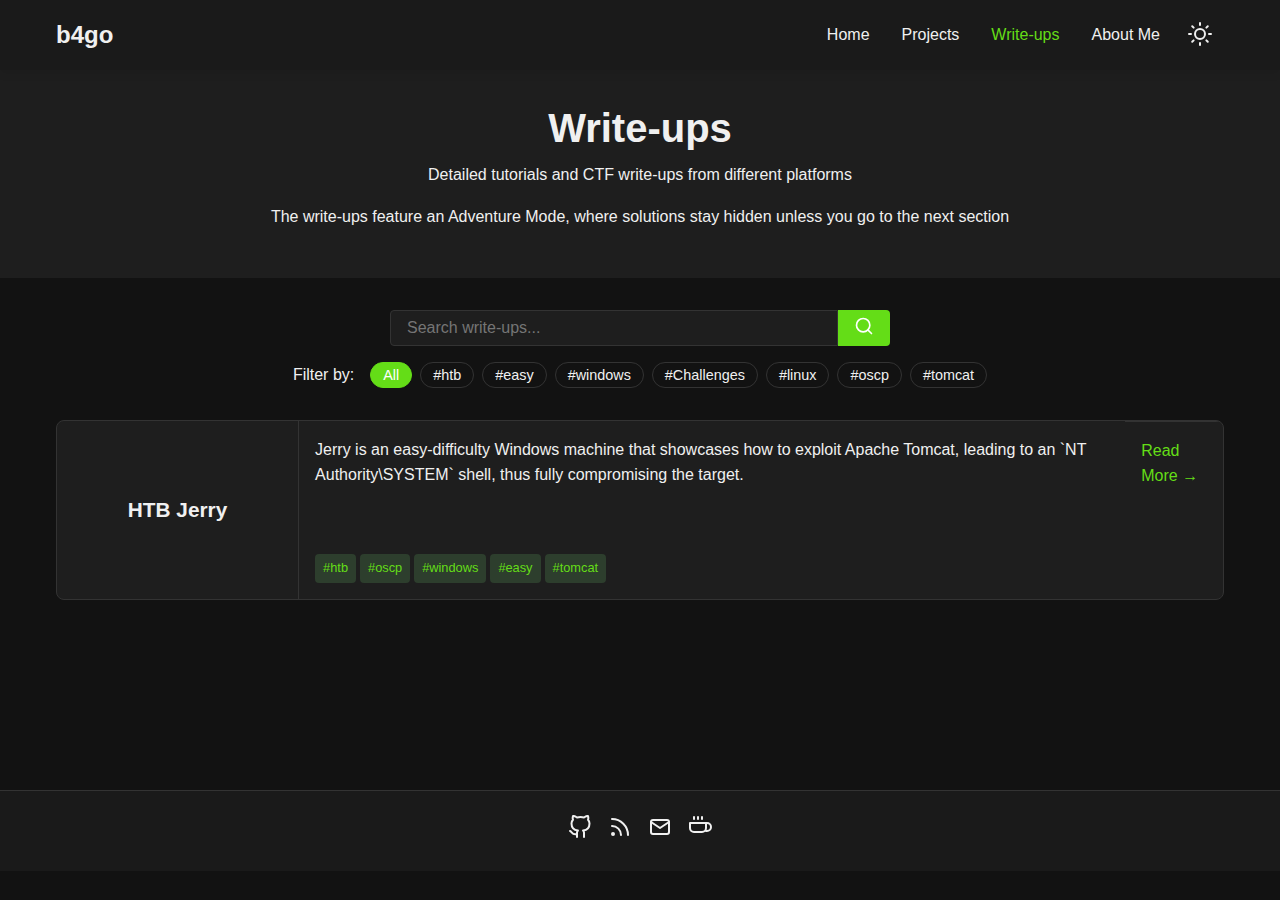
==== writeups.html @ a77e5793 "Add files via upload" ====
<!DOCTYPE html>
<html lang="en" class="dark-theme">
<head>
    <meta charset="UTF-8">
    <meta name="viewport" content="width=device-width, initial-scale=1.0">
    <meta name="description" content="Personal blog about cybersecurity, hacking tutorials, CTF challenges, and hardware projects. Join me as I share my insights and write-ups on security research and hardware hacking.">
    <meta property="og:title" content="Write-ups - b4go">
    <meta property="og:description" content="Cybersecurity write-ups and tutorials by b4go">
    <meta property="og:type" content="website">
    <meta property="og:url" content="https://bb4go.github.io/writeups.html">
    <link rel="canonical" href="https://bb4go.github.io/writeups.html">
    <link rel="icon" href="assets/favicon.svg" type="image/svg+xml">
    <link rel="stylesheet" href="css/style.css">
    <title>Write-ups - b4go | Cybersecurity Write-ups & Projects | CTF, Hacking Tutorials</title>
</head>
<body>
    <header>
        <div class="header-content container">
            <div class="logo">
                <a href="index.html">b4go</a>
            </div>
            <nav class="main-nav">
                <button class="mobile-menu-toggle" aria-label="Toggle menu">
                    <span></span>
                    <span></span>
                    <span></span>
                </button>
                <ul class="nav-list">
                    <li><a href="index.html">Home</a></li>
                    <li><a href="projects.html">Projects</a></li>
                    <li class="active"><a href="writeups.html">Write-ups</a></li>
                    <li><a href="about.html">About Me</a></li>
                    <li>
                        <button class="theme-toggle" aria-label="Toggle theme">
                            <svg class="sun-icon" xmlns="http://www.w3.org/2000/svg" width="24" height="24" viewBox="0 0 24 24" fill="none" stroke="currentColor" stroke-width="2" stroke-linecap="round" stroke-linejoin="round"><circle cx="12" cy="12" r="5"></circle><line x1="12" y1="1" x2="12" y2="3"></line><line x1="12" y1="21" x2="12" y2="23"></line><line x1="4.22" y1="4.22" x2="5.64" y2="5.64"></line><line x1="18.36" y1="18.36" x2="19.78" y2="19.78"></line><line x1="1" y1="12" x2="3" y2="12"></line><line x1="21" y1="12" x2="23" y2="12"></line><line x1="4.22" y1="19.78" x2="5.64" y2="18.36"></line><line x1="18.36" y1="5.64" x2="19.78" y2="4.22"></line></svg>
                            <svg class="moon-icon" xmlns="http://www.w3.org/2000/svg" width="24" height="24" viewBox="0 0 24 24" fill="none" stroke="currentColor" stroke-width="2" stroke-linecap="round" stroke-linejoin="round"><path d="M21 12.79A9 9 0 1 1 11.21 3 7 7 0 0 0 21 12.79z"></path></svg>
                        </button>
                    </li>
                </ul>
            </nav>
        </div>
    </header>

    <main>
        <section class="page-header">
            <div class="container">
                <h1>Write-ups</h1>
                <p>Detailed tutorials and CTF write-ups from different platforms</p>

                <p>The write-ups feature an Adventure Mode, where solutions stay hidden unless you go to the next section</p>
            </div>
        </section>

        <section class="filter-section">
            <div class="container">
                <div class="search-filter">
                    <div class="search-box">
                        <input type="text" id="search-input" placeholder="Search write-ups...">
                        <button id="search-button" aria-label="Search">
                            <svg xmlns="http://www.w3.org/2000/svg" width="20" height="20" viewBox="0 0 24 24" fill="none" stroke="currentColor" stroke-width="2" stroke-linecap="round" stroke-linejoin="round"><circle cx="11" cy="11" r="8"></circle><line x1="21" y1="21" x2="16.65" y2="16.65"></line></svg>
                        </button>
                    </div>
                    <div class="filter-tags">
                        <span class="filter-label">Filter by:</span>
                        <button class="tag-filter active" data-tag="all">All</button>
                        <button class="tag-filter" data-tag="htb">#htb</button>
                        <button class="tag-filter" data-tag="easy">#easy</button>
                        <button class="tag-filter" data-tag="windows">#windows</button>
                        <button class="tag-filter" data-tag="challenges">#Challenges</button>
                        <button class="tag-filter" data-tag="SO">#linux</button>
                        <button class="tag-filter" data-tag="oscp">#oscp</button>
                        <button class="tag-filter" data-tag="tomcat">#tomcat</button>
                    </div>
                </div>
            </div>
        </section>

        <section class="writeups-grid">
            <div class="container">
                <div class="grid-layout" id="writeups-container">
                    <div class="card" data-tags="windows easy oscp htb tomcat">
                        <div class="card-header">
                            <h3>HTB Jerry</h3>
                        </div>
                        <div class="card-body">
                            <p>Jerry is an easy-difficulty Windows machine that showcases how to exploit Apache Tomcat, leading to an `NT Authority\SYSTEM` shell, thus fully compromising the target.</p>
                            <div class="tags">
                                <span class="tag">#htb</span>
                                <span class="tag">#oscp</span>
                                <span class="tag">#windows</span>
                                <span class="tag">#easy</span>
                                <span class="tag">#tomcat</span>
                            </div>
                        </div>
                        <div class="card-footer">
                            <a href="writeups/jerry.html" class="read-more">Read More →</a>
                        </div>
                    </div>
                <div id="no-results" class="no-results hidden">
                    <p>No write-ups found matching your search or filter criteria.</p>
                </div>
            </div>
        </section>
    </main>

    <footer>
        <div class="container">
            <div class="footer-content">
                <div class="social-links">
                    <a href="https://github.com/bb4go/" aria-label="GitHub">
                        <svg xmlns="http://www.w3.org/2000/svg" width="24" height="24" viewBox="0 0 24 24" fill="none" stroke="currentColor" stroke-width="2" stroke-linecap="round" stroke-linejoin="round"><path d="M9 19c-5 1.5-5-2.5-7-3m14 6v-3.87a3.37 3.37 0 0 0-.94-2.61c3.14-.35 6.44-1.54 6.44-7A5.44 5.44 0 0 0 20 4.77 5.07 5.07 0 0 0 19.91 1S18.73.65 16 2.48a13.38 13.38 0 0 0-7 0C6.27.65 5.09 1 5.09 1A5.07 5.07 0 0 0 5 4.77a5.44 5.44 0 0 0-1.5 3.78c0 5.42 3.3 6.61 6.44 7A3.37 3.37 0 0 0 9 18.13V22"></path></svg>
                    </a>
                    </a>
                    <a href="rss.xml" aria-label="RSS Feed">
                        <svg xmlns="http://www.w3.org/2000/svg" width="24" height="24" viewBox="0 0 24 24" fill="none" stroke="currentColor" stroke-width="2" stroke-linecap="round" stroke-linejoin="round"><path d="M4 11a9 9 0 0 1 9 9"></path><path d="M4 4a16 16 0 0 1 16 16"></path><circle cx="5" cy="19" r="1"></circle></svg>
                    </a>
                    <a href="mailto:b4go@protonmail.com" aria-label="mail">
                        <svg xmlns="http://www.w3.org/2000/svg" width="24" height="24" 
                        viewBox="0 0 24 24" fill="none" stroke="currentColor" 
                        stroke-width="2" stroke-linecap="round" stroke-linejoin="round">
                        <rect x="3" y="5" width="18" height="14" rx="2" ry="2"></rect>
                        <polyline points="3 7 12 13 21 7"></polyline>
                        </svg>
                    </a>
                    <a href="https://buymeacoffee.com/b4go" aria-label="Buy Me a Coffee" target="_blank" rel="noopener">
                        <svg xmlns="http://www.w3.org/2000/svg" width="24" height="24" 
                             viewBox="0 0 24 24" fill="none" stroke="currentColor" 
                             stroke-width="2" stroke-linecap="round" stroke-linejoin="round">
                          <path d="M18 8h1a4 4 0 0 1 0 8h-1" />
                          <path d="M2 8h16v5a4 4 0 0 1-4 4H6a4 4 0 0 1-4-4Z" />
                          <line x1="6" y1="2" x2="6" y2="4" />
                          <line x1="10" y1="2" x2="10" y2="4" />
                          <line x1="14" y1="2" x2="14" y2="4" />
                        </svg>
                      </a>
                </div>
            </div>
        </div>
    </footer>

    <script src="js/theme.js"></script>
    <script src="js/search-filter.js"></script>
    <script src="js/main.js"></script>
</body>
</html>
---- css/style.css ----
:root {
  --bg-color-light: #f5f5f5;
  --text-color-light: #333333;
  --accent-color-light: #4CAF50;
  --secondary-color-light: #2E7D32;
  --card-bg-light: #ffffff;
  --border-color-light: #e0e0e0;
  --code-bg-light: #f0f0f0;
  --tag-bg-light: #e0f2e0;
  --header-bg-light: #ffffff;
  --footer-bg-light: #f0f0f0;
  --hover-color-light: #f0f0f0;
  
  --bg-color-dark: #121212;
  --text-color-dark: #f0f0f0;
  --accent-color-dark: #64DD17;
  --secondary-color-dark: #7CB342;
  --card-bg-dark: #1e1e1e;
  --border-color-dark: #333333;
  --code-bg-dark: #2d2d2d;
  --tag-bg-dark: #2d3e2d;
  --header-bg-dark: #1a1a1a;
  --footer-bg-dark: #1a1a1a;
  --hover-color-dark: #252525;
  
  --bg-color: var(--bg-color-dark);
  --text-color: var(--text-color-dark);
  --accent-color: var(--accent-color-dark);
  --secondary-color: var(--secondary-color-dark);
  --card-bg: var(--card-bg-dark);
  --border-color: var(--border-color-dark);
  --code-bg: var(--code-bg-dark);
  --tag-bg: var(--tag-bg-dark);
  --header-bg: var(--header-bg-dark);
  --footer-bg: var(--footer-bg-dark);
  --hover-color: var(--hover-color-dark);
  

  --space-xs: 4px;
  --space-sm: 8px;
  --space-md: 16px;
  --space-lg: 24px;
  --space-xl: 32px;
  
  --font-family: -apple-system, BlinkMacSystemFont, "Segoe UI", Roboto, Helvetica, Arial, sans-serif;
  --mono-font: 'SFMono-Regular', Consolas, 'Liberation Mono', Menlo, monospace;
  --line-height: 1.6;
  

  --transition-speed: 0.3s;
  

  --container-width: 1200px;
  --container-padding: 16px;
}

.light-theme {
  --bg-color: var(--bg-color-light);
  --text-color: var(--text-color-light);
  --accent-color: var(--accent-color-light);
  --secondary-color: var(--secondary-color-light);
  --card-bg: var(--card-bg-light);
  --border-color: var(--border-color-light);
  --code-bg: var(--code-bg-light);
  --tag-bg: var(--tag-bg-light);
  --header-bg: var(--header-bg-light);
  --footer-bg: var(--footer-bg-light);
  --hover-color: var(--hover-color-light);
}


* {
  margin: 0;
  padding: 0;
  box-sizing: border-box;
}

html {
  scroll-behavior: smooth;
}

body {
  font-family: var(--font-family);
  line-height: var(--line-height);
  color: var(--text-color);
  background-color: var(--bg-color);
  transition: background-color var(--transition-speed), color var(--transition-speed);
}


.container {
  max-width: var(--container-width);
  padding: 0 var(--container-padding);
  margin: 0 auto;
}


h1, h2, h3, h4, h5, h6 {
  margin-bottom: var(--space-md);
  line-height: 1.3;
  font-weight: 600;
}

h1 {
  font-size: 2.5rem;
  margin-bottom: var(--space-lg);
}

h2 {
  font-size: 2rem;
  margin-top: var(--space-xl);
}

h3 {
  font-size: 1.5rem;
  margin-top: var(--space-lg);
}

p {
  margin-bottom: var(--space-md);
}

a {
  color: var(--accent-color);
  text-decoration: none;
  transition: color var(--transition-speed);
}

a:hover {
  color: var(--secondary-color);
}

ul, ol {
  margin-bottom: var(--space-md);
  padding-left: var(--space-xl);
}

li {
  margin-bottom: var(--space-xs);
}



header {
  background-color: var(--header-bg);
  padding: var(--space-md) 0;
  box-shadow: 0 2px 10px rgba(0, 0, 0, 0.1);
  position: sticky;
  top: 0;
  z-index: 100;
  transition: background-color var(--transition-speed);
}

.header-content {
  display: flex;
  justify-content: space-between;
  align-items: center;
}

.logo a {
  font-size: 1.5rem;
  font-weight: bold;
  color: var(--text-color);
  transition: color var(--transition-speed);
}

.logo a:hover {
  color: var(--accent-color);
}

.main-nav .nav-list {
  display: flex;
  list-style: none;
  margin: 0;
  padding: 0;
}

.main-nav .nav-list li {
  margin: 0 var(--space-sm);
  margin-bottom: 0;
}

.main-nav .nav-list li a {
  color: var(--text-color);
  padding: var(--space-xs) var(--space-sm);
  transition: color var(--transition-speed);
  display: block;
}

.main-nav .nav-list li a:hover, 
.main-nav .nav-list li.active a {
  color: var(--accent-color);
}

.mobile-menu-toggle {
  display: none;
  background: none;
  border: none;
  cursor: pointer;
  padding: var(--space-xs);
}

.mobile-menu-toggle span {
  display: block;
  width: 24px;
  height: 2px;
  background-color: var(--text-color);
  margin: 5px 0;
  transition: transform var(--transition-speed), opacity var(--transition-speed), background-color var(--transition-speed);
}


.theme-toggle {
  background: none;
  border: none;
  color: var(--text-color);
  cursor: pointer;
  padding: var(--space-xs);
  display: flex;
  align-items: center;
  transition: color var(--transition-speed);
}

.theme-toggle:hover {
  color: var(--accent-color);
}

.dark-theme .sun-icon {
  display: block;
}

.dark-theme .moon-icon {
  display: none;
}

.light-theme .sun-icon {
  display: none;
}

.light-theme .moon-icon {
  display: block;
}



main {
  padding-bottom: var(--space-xl);
  min-height: calc(100vh - 180px); 
}


.hero {
  padding: var(--space-xl) 0;
  text-align: center;
}

.hero-content {
  display: flex;
  flex-direction: column;
  align-items: center;
  gap: var(--space-lg);
}

.profile-image {
  width: 150px;
  height: 150px;
  border-radius: 50%;
  overflow: hidden;
  display: flex;
  justify-content: center;
  align-items: center;
}

.profile-svg {
  width: 100%;
  height: 100%;
}

.hero-text h1 {
  margin-bottom: var(--space-sm);
}

.subtitle {
  font-size: 1.2rem;
  color: var(--secondary-color);
}


.introduction {
  padding: var(--space-xl) 0;
  text-align: center;
}


.card {
  background-color: var(--card-bg);
  border-radius: 8px;
  overflow: hidden;
  border: 1px solid var(--border-color);
  transition: transform var(--transition-speed), box-shadow var(--transition-speed);
  height: 180px;
  display: flex;
  flex-direction: row;
}

.card:hover {
  transform: translateY(-5px);
  box-shadow: 0 10px 20px rgba(0, 0, 0, 0.1);
}

.card-header {
  padding: var(--space-md);
  width: 30%;
  border-right: 1px solid var(--border-color);
  display: flex;
  align-items: center;
  justify-content: center;
  overflow: hidden;
  position: relative;
}

.card-header img {
  width: 100%;
  height: 100%;
  object-fit: cover;
  position: absolute;
  top: 0;
  left: 0;
}

.card-header h3 {
  margin-top: 0;
  margin-bottom: 0;
  font-size: 1.3rem;
}

.card-header .header-title {
  position: relative;
  z-index: 1;
  color: #fff;
  text-shadow: 0 1px 3px rgba(0, 0, 0, 0.6);
  background-color: rgba(0, 0, 0, 0.5);
  padding: 8px 16px;
  border-radius: 4px;
}

.card-body {
  padding: var(--space-md);
  flex-grow: 1;
  display: flex;
  flex-direction: column;
  justify-content: space-between;
}

.card-footer {
  padding: var(--space-md);
  border-top: 1px solid var(--border-color);
}


.tags {
  display: flex;
  flex-wrap: wrap;
  gap: var(--space-xs);
  margin-top: var(--space-sm);
}

.tag {
  background-color: var(--tag-bg);
  padding: 4px 8px;
  border-radius: 4px;
  font-size: 0.8rem;
  color: var(--accent-color);
}


.grid-layout {
  display: grid;
  grid-template-columns: 1fr;
  gap: var(--space-lg);
  margin-top: var(--space-lg);
}

.featured-grid {
  display: grid;
  grid-template-columns: 1fr;
  gap: var(--space-lg);
  margin-top: var(--space-lg);
}

.btn {
  display: inline-block;
  padding: var(--space-sm) var(--space-md);
  border-radius: 4px;
  font-weight: 500;
  text-align: center;
  cursor: pointer;
  transition: background-color var(--transition-speed), color var(--transition-speed);
}

.btn.primary {
  background-color: var(--accent-color);
  color: #fff;
}

.btn.primary:hover {
  background-color: var(--secondary-color);
}

.btn.secondary {
  background-color: transparent;
  color: var(--accent-color);
  border: 1px solid var(--accent-color);
}

.btn.secondary:hover {
  background-color: var(--accent-color);
  color: #fff;
}

.cta-buttons {
  display: flex;
  justify-content: center;
  gap: var(--space-md);
  margin-top: var(--space-lg);
}


.read-more {
  color: var(--accent-color);
  font-weight: 500;
  display: inline-block;
  transition: transform var(--transition-speed);
}

.read-more:hover {
  transform: translateX(5px);
}


.page-header {
  background-color: var(--card-bg);
  padding: var(--space-xl) 0;
  text-align: center;
  margin-bottom: var(--space-xl);
}

.page-header h1 {
  margin-bottom: var(--space-sm);
}

.filter-section {
  margin-bottom: var(--space-xl);
}

.search-filter {
  display: flex;
  flex-direction: column;
  gap: var(--space-md);
}

.search-box {
  display: flex;
  max-width: 500px;
  margin: 0 auto;
  width: 100%;
}

.search-box input {
  flex-grow: 1;
  padding: var(--space-sm) var(--space-md);
  border: 1px solid var(--border-color);
  background-color: var(--card-bg);
  color: var(--text-color);
  border-radius: 4px 0 0 4px;
  font-size: 1rem;
}

.search-box button {
  background-color: var(--accent-color);
  color: #fff;
  border: none;
  padding: 0 var(--space-md);
  border-radius: 0 4px 4px 0;
  cursor: pointer;
  transition: background-color var(--transition-speed);
}

.search-box button:hover {
  background-color: var(--secondary-color);
}

.filter-tags {
  display: flex;
  justify-content: center;
  flex-wrap: wrap;
  gap: var(--space-sm);
}

.filter-label {
  display: flex;
  align-items: center;
  margin-right: var(--space-sm);
}

.tag-filter {
  background-color: transparent;
  border: 1px solid var(--border-color);
  padding: 4px 12px;
  border-radius: 20px;
  font-size: 0.9rem;
  color: var(--text-color);
  cursor: pointer;
  transition: background-color var(--transition-speed), color var(--transition-speed);
}

.tag-filter:hover, .tag-filter.active {
  background-color: var(--accent-color);
  color: #fff;
  border-color: var(--accent-color);
}


.content-with-nav {
  margin-top: var(--space-xl);
}

.content-layout {
  display: grid;
  grid-template-columns: 1fr 250px;
  gap: var(--space-xl);
}

.main-content {
  min-width: 0; 
}

.content-section {
  margin-bottom: var(--space-xl);
}

.content-section:last-child {
  margin-bottom: 0;
}

.content-nav {
  position: relative;
}

.scrollspy-nav {
  position: sticky;
  top: 100px;
}

.scrollspy-nav ul {
  list-style: none;
  padding: 0;
  margin: 0;
  border-left: 2px solid var(--border-color);
}

.scrollspy-nav li {
  margin: 0;
}

.scrollspy-nav a {
  display: block;
  padding: var(--space-xs) var(--space-md);
  color: var(--text-color);
  transition: color var(--transition-speed), border-left var(--transition-speed);
  border-left: 2px solid transparent;
  margin-left: -2px;
}

.scrollspy-nav a:hover {
  color: var(--accent-color);
}

.scrollspy-nav a.active {
  color: var(--accent-color);
  border-left: 2px solid var(--accent-color);
  font-weight: 500;
}


.no-results {
  text-align: center;
  padding: var(--space-xl);
  margin-top: var(--space-xl);
}

.hidden {
  display: none;
}

.article-header {
  margin-bottom: var(--space-xl);
}

.meta {
  display: flex;
  flex-wrap: wrap;
  justify-content: space-between;
  align-items: center;
  color: var(--text-color);
  opacity: 0.8;
  margin-top: var(--space-sm);
}


.profile-container {
  display: grid;
  grid-template-columns: 200px 1fr;
  gap: var(--space-lg);
  margin-bottom: var(--space-xl);
}

.profile-image-large {
  width: 200px;
  height: 200px;
  border-radius: 50%;
  overflow: hidden;
}

.bio-text p:last-child {
  margin-bottom: 0;
}


.skills-grid {
  display: grid;
  grid-template-columns: repeat(auto-fill, minmax(250px, 1fr));
  gap: var(--space-lg);
}

.skill-category {
  margin-bottom: var(--space-lg);
}

.skill-category h3 {
  margin-bottom: var(--space-sm);
  color: var(--accent-color);
}

.skill-list {
  list-style-type: disc;
}

.timeline {
  position: relative;
  max-width: 800px;
  margin: 0 auto;
}

.timeline::before {
  content: '';
  position: absolute;
  width: 2px;
  background-color: var(--border-color);
  top: 0;
  bottom: 0;
  left: 120px;
}

.timeline-item {
  display: flex;
  margin-bottom: var(--space-xl);
}

.timeline-date {
  min-width: 120px;
  padding-right: var(--space-md);
  font-weight: 500;
  color: var(--accent-color);
  text-align: right;
}

.timeline-content {
  padding-left: var(--space-xl);
  position: relative;
}

.timeline-content::before {
  content: '';
  position: absolute;
  width: 12px;
  height: 12px;
  left: -6px;
  background-color: var(--accent-color);
  border-radius: 50%;
  top: 5px;
}

.timeline-content h3 {
  margin-top: 0;
  margin-bottom: var(--space-xs);
}

.timeline-content .company {
  font-style: italic;
  margin-bottom: var(--space-sm);
  opacity: 0.8;
}

.certifications-grid {
  display: grid;
  grid-template-columns: repeat(auto-fill, minmax(250px, 1fr));
  gap: var(--space-lg);
}

.certification-item {
  background-color: var(--card-bg);
  padding: var(--space-md);
  border-radius: 8px;
  border: 1px solid var(--border-color);
}

.certification-item h3 {
  margin-top: 0;
  margin-bottom: var(--space-xs);
  font-size: 1.1rem;
}

.certification-item p {
  margin-bottom: 0;
  opacity: 0.8;
}

.adventure-mode-btn {
  display: flex;
  align-items: center;
  gap: 8px;
  margin: var(--space-md) 0;
  background-color: var(--accent-color);
  color: #fff;
  border: none;
  padding: 10px 16px;
  border-radius: 4px;
  cursor: pointer;
  font-weight: 500;
  transition: background-color var(--transition-speed);
}

.adventure-mode-btn:hover {
  background-color: var(--secondary-color);
}

.adventure-mode-btn-exit {
  background-color: #f44336;
}

.adventure-mode-btn-exit:hover {
  background-color: #d32f2f;
}

.adventure-hidden {
  display: none;
}

.next-section-btn {
  display: inline-flex;
  align-items: center;
  gap: 8px;
  margin-top: var(--space-md);
  background-color: var(--accent-color);
  color: #fff;
  border: none;
  padding: 10px 16px;
  border-radius: 4px;
  cursor: pointer;
  font-weight: 500;
  transition: background-color var(--transition-speed);
}

.next-section-btn:hover {
  background-color: var(--secondary-color);
}

.nav-locked {
  opacity: 0.5;
  cursor: not-allowed;
  position: relative;
}

.nav-locked::after {
  content: "🔒";
  position: absolute;
  right: 10px;
  top: 50%;
  transform: translateY(-50%);
  font-size: 0.8rem;
}

.error-404 {
  text-align: center;
  padding: var(--space-xl) 0;
}

.error-content h1 {
  font-size: 6rem;
  margin-bottom: var(--space-xs);
  color: var(--accent-color);
}

.error-terminal {
  max-width: 600px;
  margin: var(--space-xl) auto;
  background-color: #1e1e1e;
  border-radius: 8px;
  overflow: hidden;
  box-shadow: 0 5px 15px rgba(0, 0, 0, 0.3);
}

.terminal-header {
  background-color: #333;
  padding: var(--space-xs) var(--space-md);
  display: flex;
  align-items: center;
}

.terminal-buttons {
  display: flex;
  gap: 8px;
}

.terminal-buttons span {
  width: 12px;
  height: 12px;
  border-radius: 50%;
  background-color: #ff5f56;
}

.terminal-buttons span:nth-child(2) {
  background-color: #ffbd2e;
}

.terminal-buttons span:nth-child(3) {
  background-color: #27c93f;
}

.terminal-title {
  margin-left: auto;
  margin-right: auto;
  font-size: 0.9rem;
  color: #eee;
}

.terminal-body {
  padding: var(--space-md);
  text-align: left;
  font-family: var(--mono-font);
  font-size: 0.9rem;
  color: #f0f0f0;
}

.terminal-line {
  margin-bottom: var(--space-xs);
  line-height: 1.4;
}

.terminal-cursor {
  animation: blink 1s step-end infinite;
}

@keyframes blink {
  0%, 100% { opacity: 1; }
  50% { opacity: 0; }
}

.error-actions {
  display: flex;
  justify-content: center;
  gap: var(--space-md);
  margin-top: var(--space-xl);
}



.code-block pre {
  padding: var(--space-md);
  overflow-x: auto;
  font-family: var(--mono-font);
  font-size: 0.9rem;
  line-height: 1.5;
}

code {
  font-family: var(--mono-font);
  background-color: var(--code-bg);
  padding: 2px 4px;
  border-radius: 3px;
  font-size: 0.9em;
}

#back-to-top {
  position: fixed;
  bottom: 30px;
  right: 30px;
  width: 50px;
  height: 50px;
  border-radius: 50%;
  background-color: var(--accent-color);
  color: #fff;
  border: none;
  display: flex;
  align-items: center;
  justify-content: center;
  cursor: pointer;
  z-index: 99;
  opacity: 0;
  transform: translateY(20px);
  transition: opacity var(--transition-speed), transform var(--transition-speed), background-color var(--transition-speed);
}

#back-to-top.visible {
  opacity: 1;
  transform: translateY(0);
}

#back-to-top:hover {
  background-color: var(--secondary-color);
}

footer {
  background-color: var(--footer-bg);
  padding: var(--space-lg) 0;
  border-top: 1px solid var(--border-color);
  transition: background-color var(--transition-speed);
}

.footer-content {
  display: flex;
  flex-direction: column;
  align-items: center;
  gap: var(--space-md);
}

.social-links {
  display: flex;
  gap: var(--space-md);
}

.social-links a {
  color: var(--text-color);
  transition: color var(--transition-speed);
}

.social-links a:hover {
  color: var(--accent-color);
}

.copyright {
  font-size: 0.9rem;
  opacity: 0.8;
}


@media (max-width: 900px) {
  .content-layout {
    grid-template-columns: 1fr;
  }
  
  .content-nav {
    display: none;
  }
  
  .profile-container {
    grid-template-columns: 1fr;
    justify-items: center;
    text-align: center;
  }
  
  .profile-image-large {
    margin-bottom: var(--space-md);
  }
  
  .timeline::before {
    left: 60px;
  }
  
  .timeline-date {
    min-width: 60px;
  }
}

@media (max-width: 768px) {
  .card {
    flex-direction: column;
    height: auto;
    min-height: 300px;
  }
  
  .card-header {
    width: 100%;
    height: 200px;
    border-right: none;
    border-bottom: 1px solid var(--border-color);
  }
  
  .main-nav .nav-list {
    position: fixed;
    flex-direction: column;
    background-color: var(--card-bg);
    top: 60px;
    right: -300px;
    width: 300px;
    height: calc(100vh - 60px);
    padding: var(--space-lg);
    z-index: 100;
    transition: right var(--transition-speed);
    box-shadow: -5px 0 15px rgba(0, 0, 0, 0.1);
  }
  
  .main-nav.active .nav-list {
    right: 0;
  }
  
  .main-nav .nav-list li {
    margin: var(--space-sm) 0;
  }
  
  .mobile-menu-toggle {
    display: block;
  }
  
  .main-nav.active .mobile-menu-toggle span:nth-child(1) {
    transform: rotate(45deg) translate(5px, 5px);
  }
  
  .main-nav.active .mobile-menu-toggle span:nth-child(2) {
    opacity: 0;
  }
  
  .main-nav.active .mobile-menu-toggle span:nth-child(3) {
    transform: rotate(-45deg) translate(5px, -5px);
  }
  
  .cta-buttons {
    flex-direction: column;
    align-items: center;
  }
  
  .btn {
    width: 100%;
    max-width: 300px;
  }
  
  .featured-grid,
  .grid-layout {
    grid-template-columns: 1fr;
  }
  
  .error-actions {
    flex-direction: column;
    align-items: center;
    gap: var(--space-sm);
  }
  
  .timeline-item {
    flex-direction: column;
  }
  
  .timeline::before {
    display: none;
  }
  
  .timeline-date {
    text-align: left;
    margin-bottom: var(--space-xs);
  }
  
  .timeline-content {
    padding-left: 0;
  }
  
  .timeline-content::before {
    display: none;
  }
}

@media (max-width: 480px) {
  h1 {
    font-size: 2rem;
  }
  
  h2 {
    font-size: 1.5rem;
  }
  
  h3 {
    font-size: 1.2rem;
  }
  
  .hero-content {
    gap: var(--space-md);
  }
  
  .filter-tags {
    justify-content: flex-start;
    overflow-x: auto;
    padding-bottom: var(--space-sm);
    white-space: nowrap;
    display: flex;
    flex-wrap: nowrap;
  }
  
  .tag-filter {
    flex-shrink: 0;
  }
  
  .skills-grid,
  .certifications-grid {
    grid-template-columns: 1fr;
  }
  
  #back-to-top {
    bottom: 20px;
    right: 20px;
    width: 40px;
    height: 40px;
  }
}
.circle {
  width: 200px;
  height: 200px;
  border-radius: 50%;
  background-color: rgb(14, 15, 15);
  display: flex;
  align-items: center;
  justify-content: center;
}

.logo {
  max-width: 70%;
  max-height: 70%;
}
.code-block {
  background-color: var(--code-bg);
  border-radius: 6px;
  margin: var(--space-md) 0;
  overflow: auto;
  position: relative;
}

.copy-btn {
  position: absolute;
  top: var(--space-sm);
  right: var(--space-sm);
  padding: var(--space-xs) var(--space-sm);
  font-size: 0.8rem;
  background-color: var(--card-bg);
  color: var(--text-color);
  border: 1px solid var(--border-color);
  border-radius: 4px;
  cursor: pointer;
  transition: background-color var(--transition-speed), color var(--transition-speed), border-color var(--transition-speed);
  z-index: 1;
}

.copy-btn:hover {
  background-color: var(--hover-color);
  color: var(--accent-color);
  border-color: var(--accent-color);
}

.code-block pre {
  padding: var(--space-xl) var(--space-md) var(--space-md);
  overflow-x: auto;
  font-family: var(--mono-font);
  font-size: 0.9rem;
  line-height: 1.5;
  white-space: pre-line;
}
.code-block {
  background-color: var(--code-bg);
  border-radius: 8px;
  margin: var(--space-lg) 0;
  overflow: auto;
  position: relative;
  box-shadow: 0 4px 12px rgba(0, 0, 0, 0.25);
  padding-top: 36px;
}

.code-block::before {
  content: "";
  position: absolute;
  top: 0;
  left: 0;
  height: 36px;
  width: 100%;
  background: #136127;
  border-top-left-radius: 8px;
  border-top-right-radius: 8px;
}

.code-block::after {
  content: "";
  position: absolute;
  top: 10px;
  left: 12px;
  width: 36px;
  height: 10px;
  background-image:
    radial-gradient(circle, #e53935 4px, transparent 5px),
    radial-gradient(circle, #fbc02d 4px, transparent 5px),
    radial-gradient(circle, #43a047 4px, transparent 5px);
  background-repeat: no-repeat;
  background-position: 0 0, 12px 0, 24px 0;
  background-size: 8px 8px;
  z-index: 2;
}
.main-content img {
  max-width: 100%;
  height: auto;
  display: block;
}
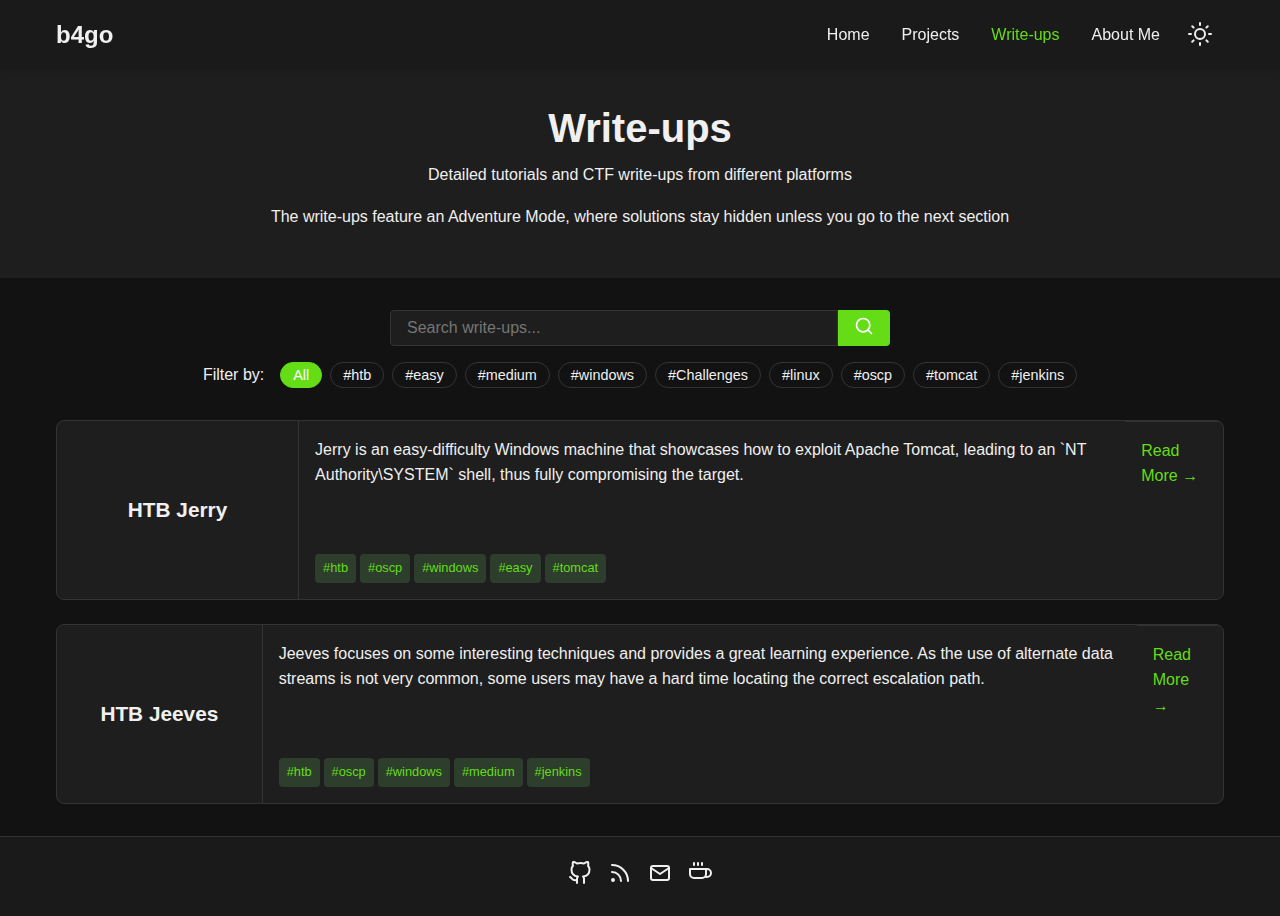
==== commit e09e89e4: "Add Jeeves" ====
--- a/writeups.html
+++ b/writeups.html
@@ -65,11 +65,14 @@
                         <button class="tag-filter active" data-tag="all">All</button>
                         <button class="tag-filter" data-tag="htb">#htb</button>
                         <button class="tag-filter" data-tag="easy">#easy</button>
+                        <button class="tag-filter" data-tag="medium">#medium</button>
                         <button class="tag-filter" data-tag="windows">#windows</button>
                         <button class="tag-filter" data-tag="challenges">#Challenges</button>
                         <button class="tag-filter" data-tag="SO">#linux</button>
                         <button class="tag-filter" data-tag="oscp">#oscp</button>
                         <button class="tag-filter" data-tag="tomcat">#tomcat</button>
+                        <button class="tag-filter" data-tag="jenkins">#jenkins</button>
+                 
                     </div>
                 </div>
             </div>
@@ -90,6 +93,25 @@
                                 <span class="tag">#windows</span>
                                 <span class="tag">#easy</span>
                                 <span class="tag">#tomcat</span>
+                            </div>
+                        </div>
+                        <div class="card-footer">
+                            <a href="writeups/jerry.html" class="read-more">Read More →</a>
+                        </div>
+                    </div>
+                    <div class="card" data-tags="windows medium oscp htb jenkins">
+                        <div class="card-header">
+                            <h3>HTB Jeeves</h3>
+                        </div>
+                        <div class="card-body">
+                            <p>Jeeves focuses on some interesting techniques and provides a great learning experience. As the use of alternate data streams is not very common, some users may have a hard time locating the correct escalation path.
+                                </p>
+                            <div class="tags">
+                                <span class="tag">#htb</span>
+                                <span class="tag">#oscp</span>
+                                <span class="tag">#windows</span>
+                                <span class="tag">#medium</span>
+                                <span class="tag">#jenkins</span>
                             </div>
                         </div>
                         <div class="card-footer">
